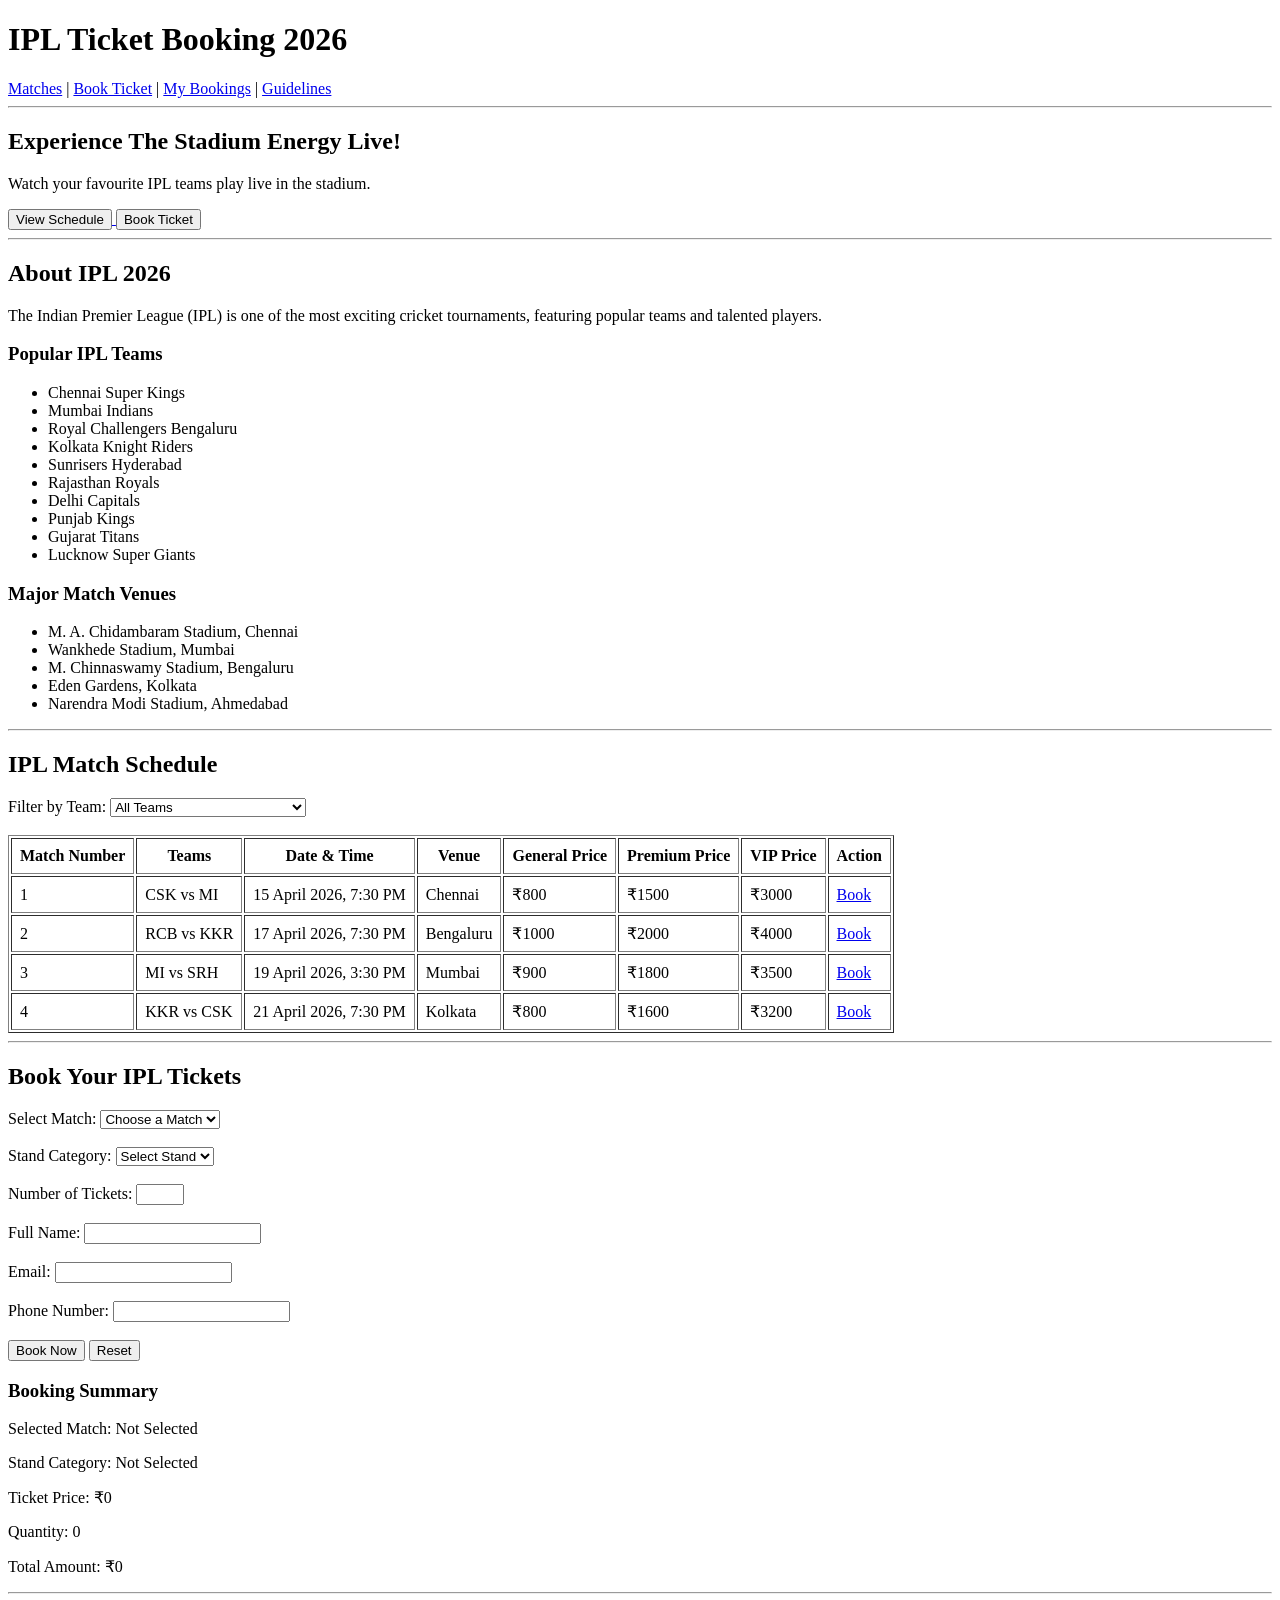
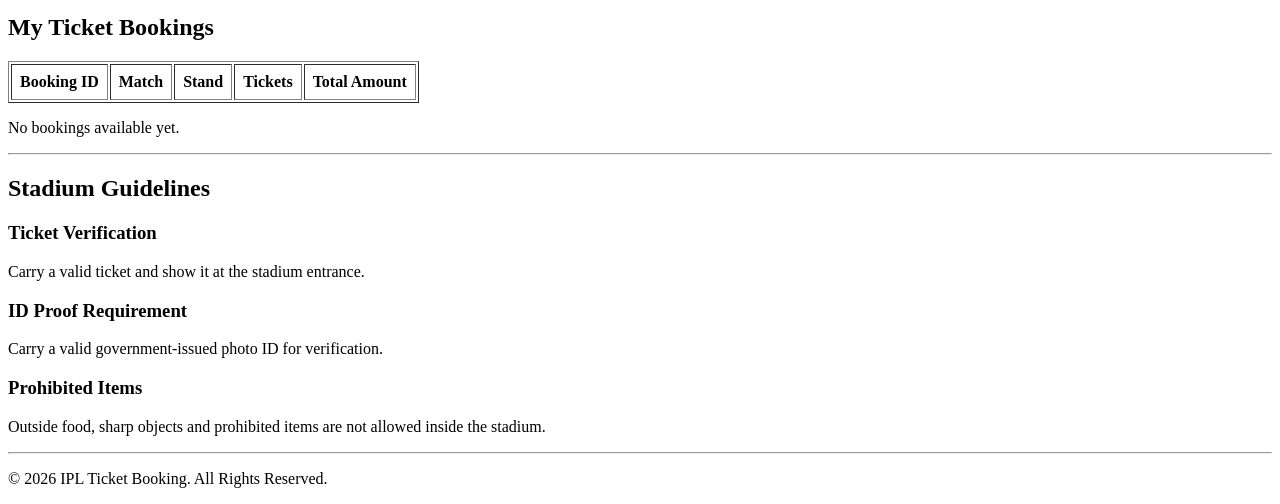
==== WebApp/index.html @ 2ad83af4 "Complete Activity 1 IPL Ticket Booking HTML" ====
<!DOCTYPE html>
<html lang="en">
<head>
    <meta charset="UTF-8">
    <meta name="viewport" content="width=device-width, initial-scale=1.0">
    <title>IPL Ticket Booking 2026</title>
</head>

<body>

    <!-- Navigation Bar -->
    <header>
        <h1>IPL Ticket Booking 2026</h1>

        <nav>
            <a href="#matches">Matches</a> |
            <a href="#booking">Book Ticket</a> |
            <a href="#my-bookings">My Bookings</a> |
            <a href="#guidelines">Guidelines</a>
        </nav>
    </header>

    <hr>

    <!-- Hero Section -->
    <section id="home">
        <h2>Experience The Stadium Energy Live!</h2>
        <p>Watch your favourite IPL teams play live in the stadium.</p>

        <a href="#matches">
            <button type="button">View Schedule</button>
        </a>

        <a href="#booking">
            <button type="button">Book Ticket</button>
        </a>
    </section>

    <hr>

    <!-- About IPL Section -->
    <section id="about">
        <h2>About IPL 2026</h2>

        <p>
            The Indian Premier League (IPL) is one of the most exciting
            cricket tournaments, featuring popular teams and talented players.
        </p>

        <h3>Popular IPL Teams</h3>
        <ul>
            <li>Chennai Super Kings</li>
            <li>Mumbai Indians</li>
            <li>Royal Challengers Bengaluru</li>
            <li>Kolkata Knight Riders</li>
            <li>Sunrisers Hyderabad</li>
            <li>Rajasthan Royals</li>
            <li>Delhi Capitals</li>
            <li>Punjab Kings</li>
            <li>Gujarat Titans</li>
            <li>Lucknow Super Giants</li>
        </ul>

        <h3>Major Match Venues</h3>
        <ul>
            <li>M. A. Chidambaram Stadium, Chennai</li>
            <li>Wankhede Stadium, Mumbai</li>
            <li>M. Chinnaswamy Stadium, Bengaluru</li>
            <li>Eden Gardens, Kolkata</li>
            <li>Narendra Modi Stadium, Ahmedabad</li>
        </ul>
    </section>

    <hr>

    <!-- Match Schedule Section -->
    <section id="matches">
        <h2>IPL Match Schedule</h2>

        <label for="team-filter">Filter by Team:</label>

        <select id="team-filter">
            <option value="">All Teams</option>
            <option>Chennai Super Kings</option>
            <option>Mumbai Indians</option>
            <option>Royal Challengers Bengaluru</option>
            <option>Kolkata Knight Riders</option>
            <option>Sunrisers Hyderabad</option>
        </select>

        <br><br>

        <table border="1" cellpadding="8">
            <thead>
                <tr>
                    <th>Match Number</th>
                    <th>Teams</th>
                    <th>Date & Time</th>
                    <th>Venue</th>
                    <th>General Price</th>
                    <th>Premium Price</th>
                    <th>VIP Price</th>
                    <th>Action</th>
                </tr>
            </thead>

            <tbody>
                <tr>
                    <td>1</td>
                    <td>CSK vs MI</td>
                    <td>15 April 2026, 7:30 PM</td>
                    <td>Chennai</td>
                    <td>₹800</td>
                    <td>₹1500</td>
                    <td>₹3000</td>
                    <td><a href="#booking">Book</a></td>
                </tr>

                <tr>
                    <td>2</td>
                    <td>RCB vs KKR</td>
                    <td>17 April 2026, 7:30 PM</td>
                    <td>Bengaluru</td>
                    <td>₹1000</td>
                    <td>₹2000</td>
                    <td>₹4000</td>
                    <td><a href="#booking">Book</a></td>
                </tr>

                <tr>
                    <td>3</td>
                    <td>MI vs SRH</td>
                    <td>19 April 2026, 3:30 PM</td>
                    <td>Mumbai</td>
                    <td>₹900</td>
                    <td>₹1800</td>
                    <td>₹3500</td>
                    <td><a href="#booking">Book</a></td>
                </tr>

                <tr>
                    <td>4</td>
                    <td>KKR vs CSK</td>
                    <td>21 April 2026, 7:30 PM</td>
                    <td>Kolkata</td>
                    <td>₹800</td>
                    <td>₹1600</td>
                    <td>₹3200</td>
                    <td><a href="#booking">Book</a></td>
                </tr>
            </tbody>
        </table>
    </section>

    <hr>

    <!-- Ticket Booking Section -->
    <section id="booking">
        <h2>Book Your IPL Tickets</h2>

        <form action="#" method="get">

            <label for="match">Select Match:</label>
            <select id="match" name="match" required>
                <option value="">Choose a Match</option>
                <option>CSK vs MI</option>
                <option>RCB vs KKR</option>
                <option>MI vs SRH</option>
                <option>KKR vs CSK</option>
            </select>

            <br><br>

            <label for="stand">Stand Category:</label>
            <select id="stand" name="stand" required>
                <option value="">Select Stand</option>
                <option>General</option>
                <option>Premium</option>
                <option>VIP</option>
            </select>

            <br><br>

            <label for="quantity">Number of Tickets:</label>
            <input type="number" id="quantity" name="quantity"
                   min="1" max="10" required>

            <br><br>

            <label for="name">Full Name:</label>
            <input type="text" id="name" name="name" required>

            <br><br>

            <label for="email">Email:</label>
            <input type="email" id="email" name="email" required>

            <br><br>

            <label for="phone">Phone Number:</label>
            <input type="tel" id="phone" name="phone" required>

            <br><br>

            <button type="submit">Book Now</button>
            <button type="reset">Reset</button>

        </form>

        <!-- Booking Summary Card -->
        <aside>
            <h3>Booking Summary</h3>
            <p>Selected Match: Not Selected</p>
            <p>Stand Category: Not Selected</p>
            <p>Ticket Price: ₹0</p>
            <p>Quantity: 0</p>
            <p>Total Amount: ₹0</p>
        </aside>
    </section>

    <hr>

    <!-- My Bookings Section -->
    <section id="my-bookings">
        <h2>My Ticket Bookings</h2>

        <table border="1" cellpadding="8">
            <thead>
                <tr>
                    <th>Booking ID</th>
                    <th>Match</th>
                    <th>Stand</th>
                    <th>Tickets</th>
                    <th>Total Amount</th>
                </tr>
            </thead>

            <tbody>
                <!-- Future booking records will appear here -->
            </tbody>
        </table>

        <p>No bookings available yet.</p>
    </section>

    <hr>

    <!-- Guidelines Section -->
    <section id="guidelines">
        <h2>Stadium Guidelines</h2>

        <article>
            <h3>Ticket Verification</h3>
            <p>Carry a valid ticket and show it at the stadium entrance.</p>
        </article>

        <article>
            <h3>ID Proof Requirement</h3>
            <p>Carry a valid government-issued photo ID for verification.</p>
        </article>

        <article>
            <h3>Prohibited Items</h3>
            <p>Outside food, sharp objects and prohibited items are not allowed inside the stadium.</p>
        </article>
    </section>

    <hr>

    <!-- Footer -->
    <footer>
        <p>&copy; 2026 IPL Ticket Booking. All Rights Reserved.</p>
    </footer>

</body>
</html>
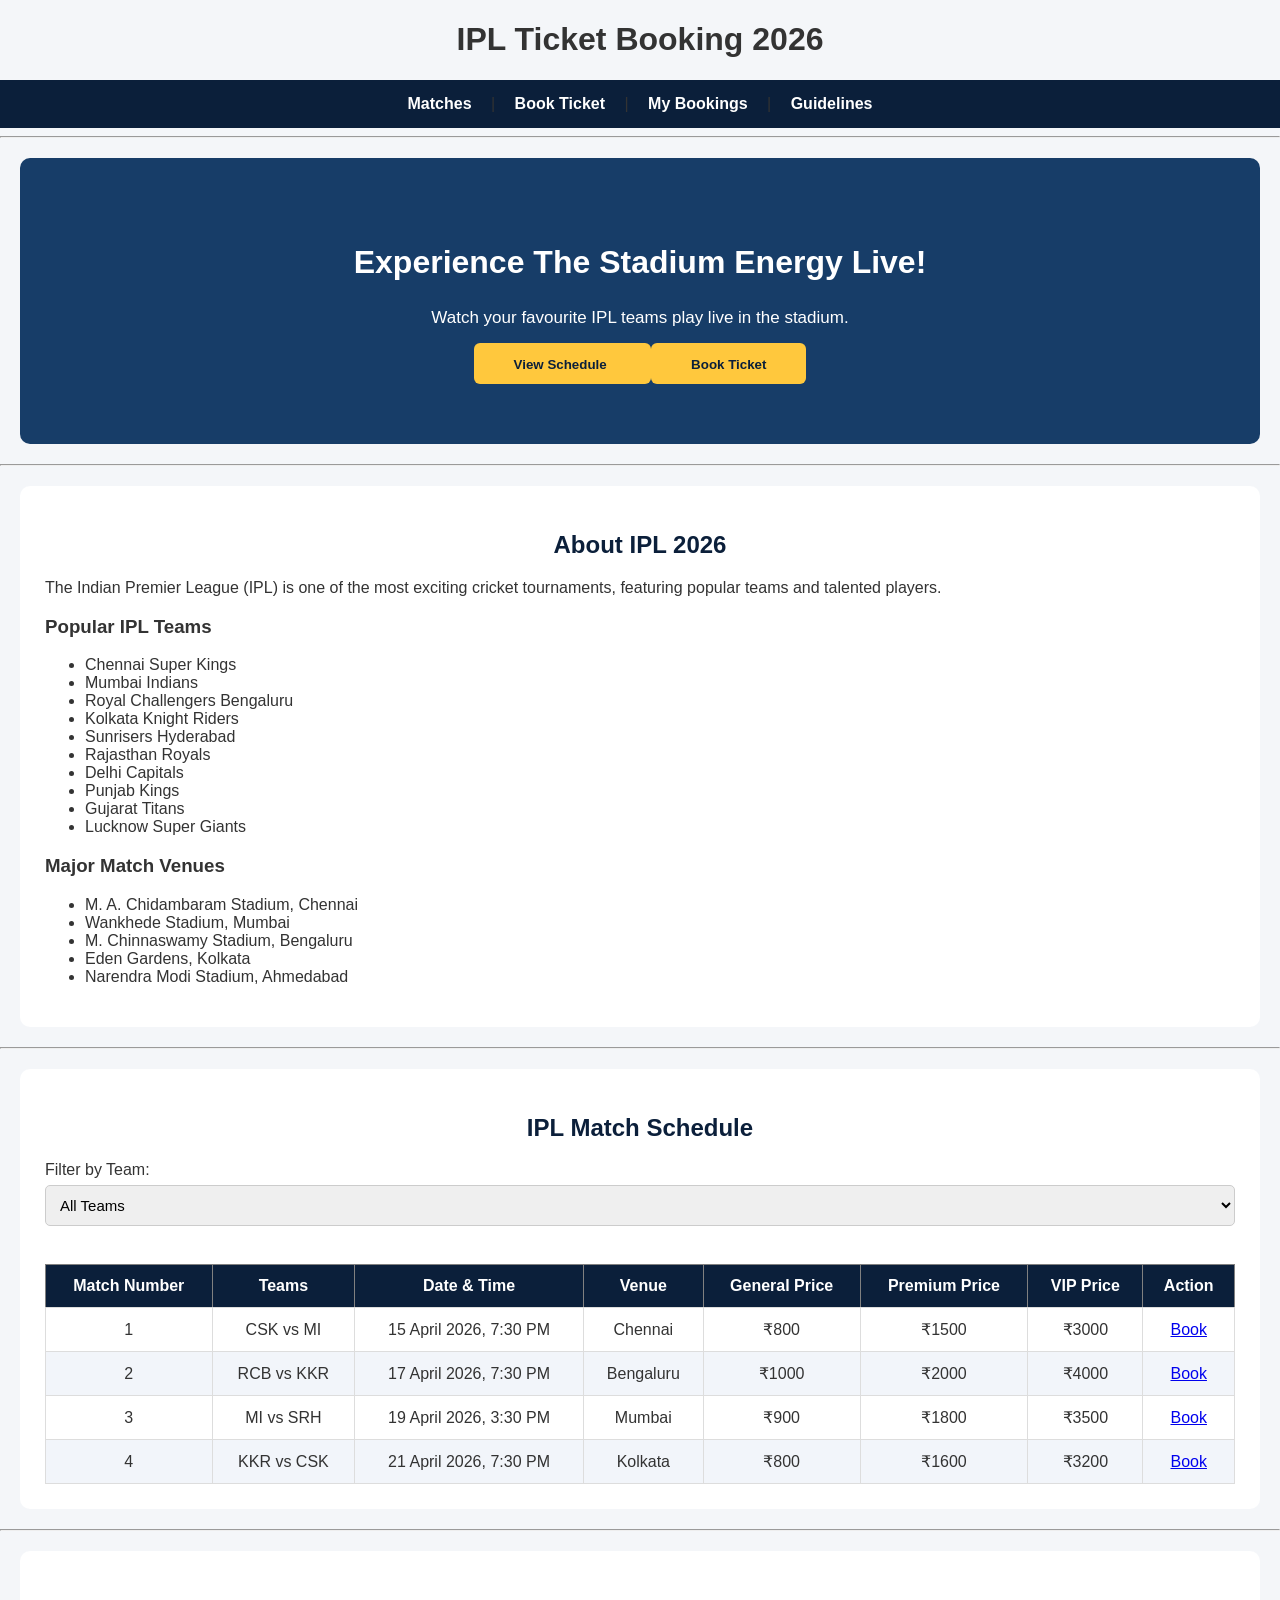
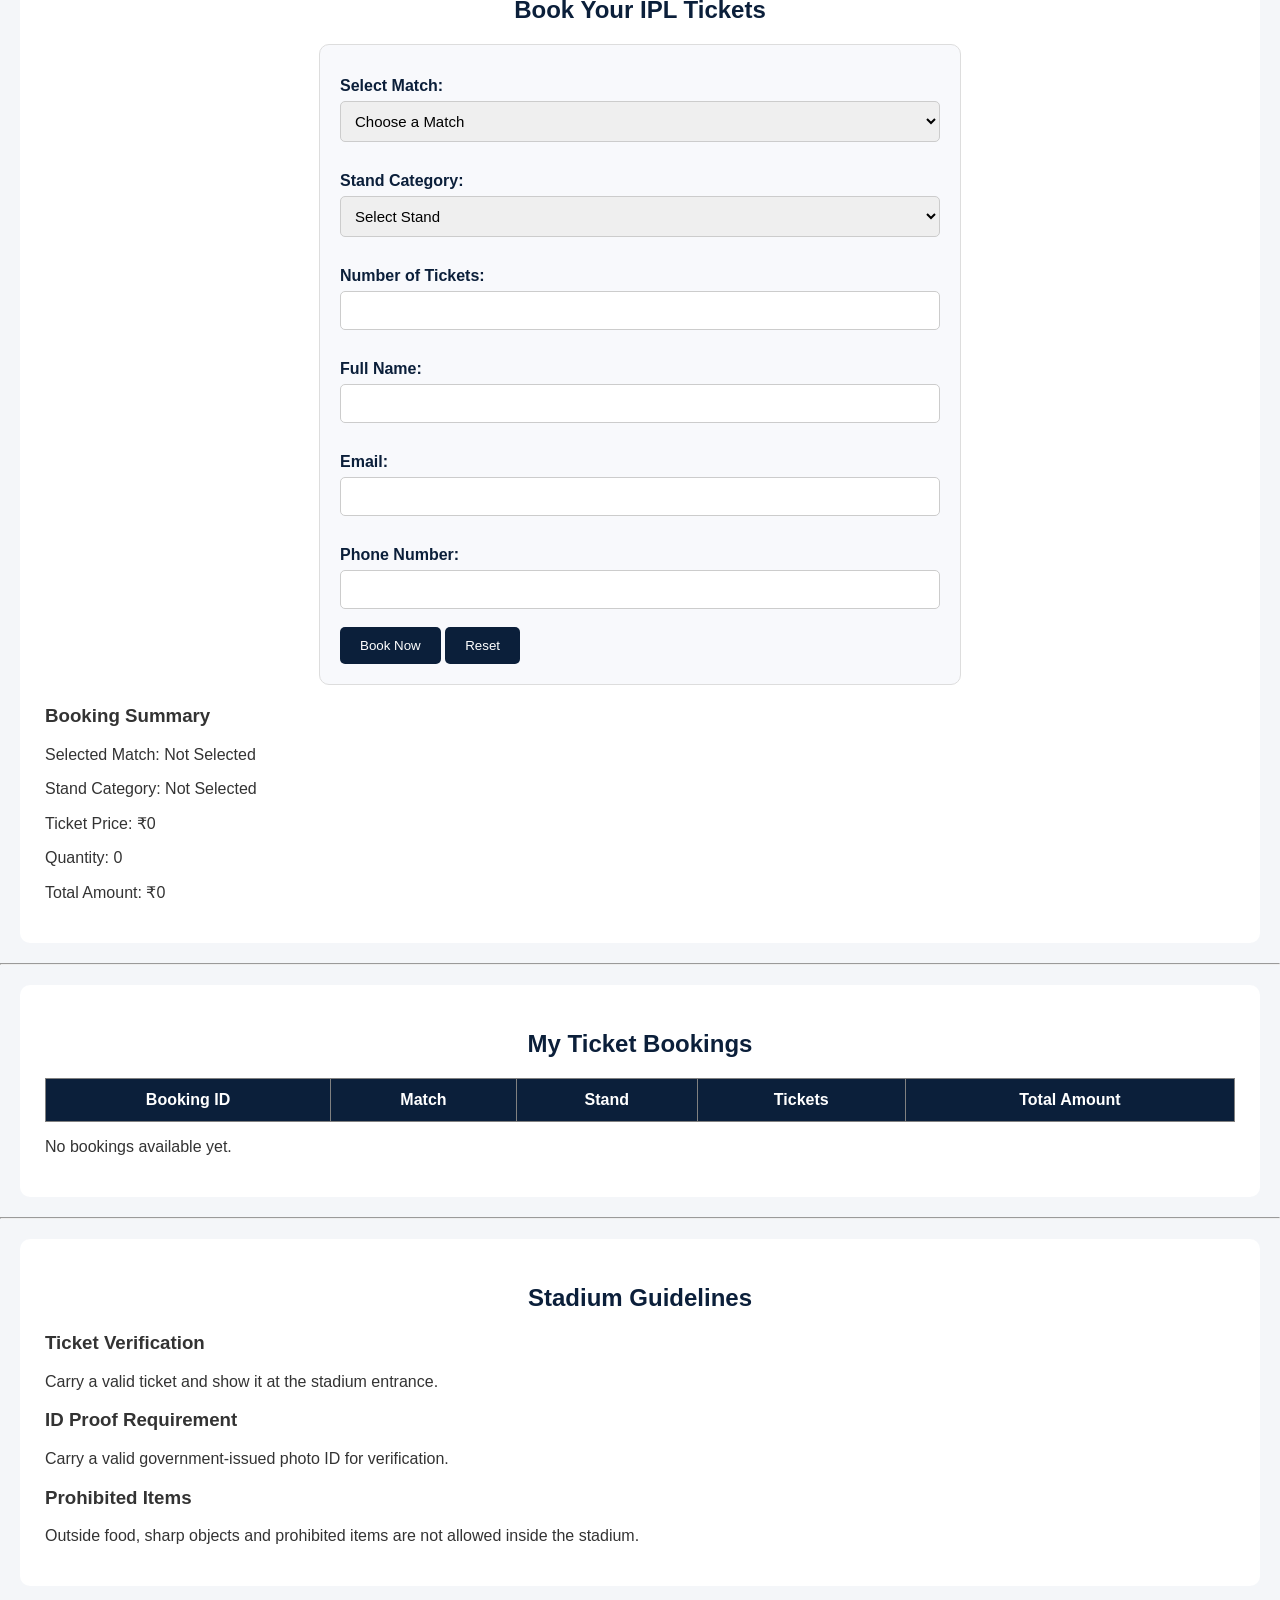
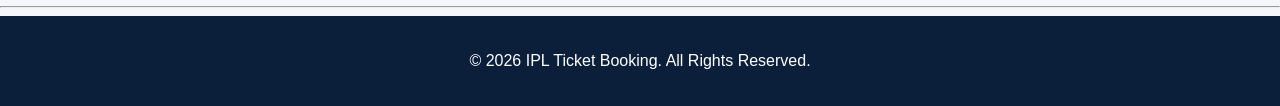
==== commit 296ea6e2: "Complete Activity 2 CSS Styling" ====
--- a/WebApp/index.html
+++ b/WebApp/index.html
@@ -5,6 +5,7 @@
     <meta charset="UTF-8">
     <meta name="viewport" content="width=device-width, initial-scale=1.0">
     <title>IPL Ticket Booking 2026</title>
+    <link rel="stylesheet" href="../CSS/styles.css">
 </head>
 
 <body>
--- a/CSS/styles.css
+++ b/CSS/styles.css
@@ -0,0 +1,237 @@
+
+/* 1. BASIC STYLING */
+
+body {
+    margin: 0;
+    font-family: Arial, sans-serif;
+    background-color: #f4f6f9;
+    color: #333;
+}
+
+/* 2. MAIN HEADING */
+
+h1 {
+    text-align: center;
+}
+
+/* 3. NAVIGATION BAR */
+
+nav {
+    background-color: #0b1f3a;
+    padding: 15px;
+    text-align: center;
+}
+
+nav a {
+    color: white;
+    text-decoration: none;
+    margin: 15px;
+    font-weight: bold;
+}
+
+nav a:hover {
+    color: #ffc83d;
+}
+
+/* 4. HERO SECTION */
+
+#home {
+    background-color: #173d68;
+    color: white;
+    text-align: center;
+    padding: 60px 20px;
+}
+
+#home h1,
+#home h2,
+#home h3 {
+    color: white;
+    font-size: 32px;
+}
+
+#home p {
+    font-size: 17px;
+}
+
+/* 5. HERO BUTTONS */
+
+#home button,
+#home a {
+    background-color: #ffc83d;
+    color: #0b1f3a;
+    padding: 12px 20px;
+    border: none;
+    border-radius: 6px;
+    text-decoration: none;
+    font-weight: bold;
+    cursor: pointer;
+}
+
+/* 6. GENERAL SECTIONS */
+
+section {
+    background-color: white;
+    margin: 20px;
+    padding: 25px;
+    border-radius: 10px;
+}
+
+section h2 {
+    color: #0b1f3a;
+    text-align: center;
+}
+
+/* 7. MATCH SCHEDULE TABLE */
+
+table {
+    width: 100%;
+    border-collapse: collapse;
+    margin-top: 20px;
+}
+
+th {
+    background-color: #0b1f3a;
+    color: white;
+    padding: 12px;
+}
+
+td {
+    padding: 12px;
+    text-align: center;
+    border: 1px solid #ddd;
+}
+
+tr:nth-child(even) {
+    background-color: #f2f5fa;
+}
+
+/* 8. BOOKING FORM */
+
+form {
+    max-width: 600px;
+    margin: 20px auto;
+    padding: 20px;
+    background-color: #f8f9fc;
+    border: 1px solid #ddd;
+    border-radius: 10px;
+}
+
+form label {
+    display: block;
+    margin-top: 12px;
+    font-weight: bold;
+    color: #0b1f3a;
+}
+
+/* 9. INPUT FIELDS */
+
+input,
+select,
+textarea {
+    width: 100%;
+    padding: 10px;
+    margin-top: 6px;
+    border: 1px solid #ccc;
+    border-radius: 5px;
+    font-size: 15px;
+    box-sizing: border-box;
+}
+
+/* 10. BUTTONS */
+
+button {
+    background-color: #0b1f3a;
+    color: white;
+    padding: 11px 20px;
+    border: none;
+    border-radius: 5px;
+    cursor: pointer;
+}
+
+button:hover {
+    background-color: #173d68;
+}
+
+/* 11. BOOKING SUMMARY */
+
+.booking-summary,
+#booking-summary {
+    max-width: 600px;
+    margin: 20px auto;
+    padding: 20px;
+    background-color: #fff8e5;
+    border: 1px solid #ffc83d;
+    border-radius: 8px;
+}
+
+/* 12. CARDS */
+
+.card,
+.guideline-card {
+    background-color: #f8f9fc;
+    padding: 20px;
+    margin: 15px 0;
+    border: 1px solid #ddd;
+    border-radius: 8px;
+}
+
+.card h3,
+.guideline-card h3 {
+    color: #0b1f3a;
+}
+
+/* 13. FOOTER */
+
+footer {
+    background-color: #0b1f3a;
+    color: white;
+    text-align: center;
+    padding: 20px;
+}
+
+/* 14. MOBILE RESPONSIVE DESIGN */
+
+@media screen and (max-width: 768px) {
+
+    nav {
+        padding: 12px 5px;
+    }
+
+    nav a {
+        display: inline-block;
+        margin: 6px;
+        font-size: 13px;
+    }
+
+    #home {
+        padding: 40px 15px;
+    }
+
+    #home h1,
+    #home h2,
+    #home h3 {
+        font-size: 24px;
+    }
+
+    #home p {
+        font-size: 14px;
+    }
+
+    section {
+        margin: 12px 8px;
+        padding: 18px 12px;
+    }
+
+    form {
+        padding: 15px;
+    }
+
+    table {
+        font-size: 12px;
+    }
+
+    th,
+    td {
+        padding: 8px 4px;
+    }
+}
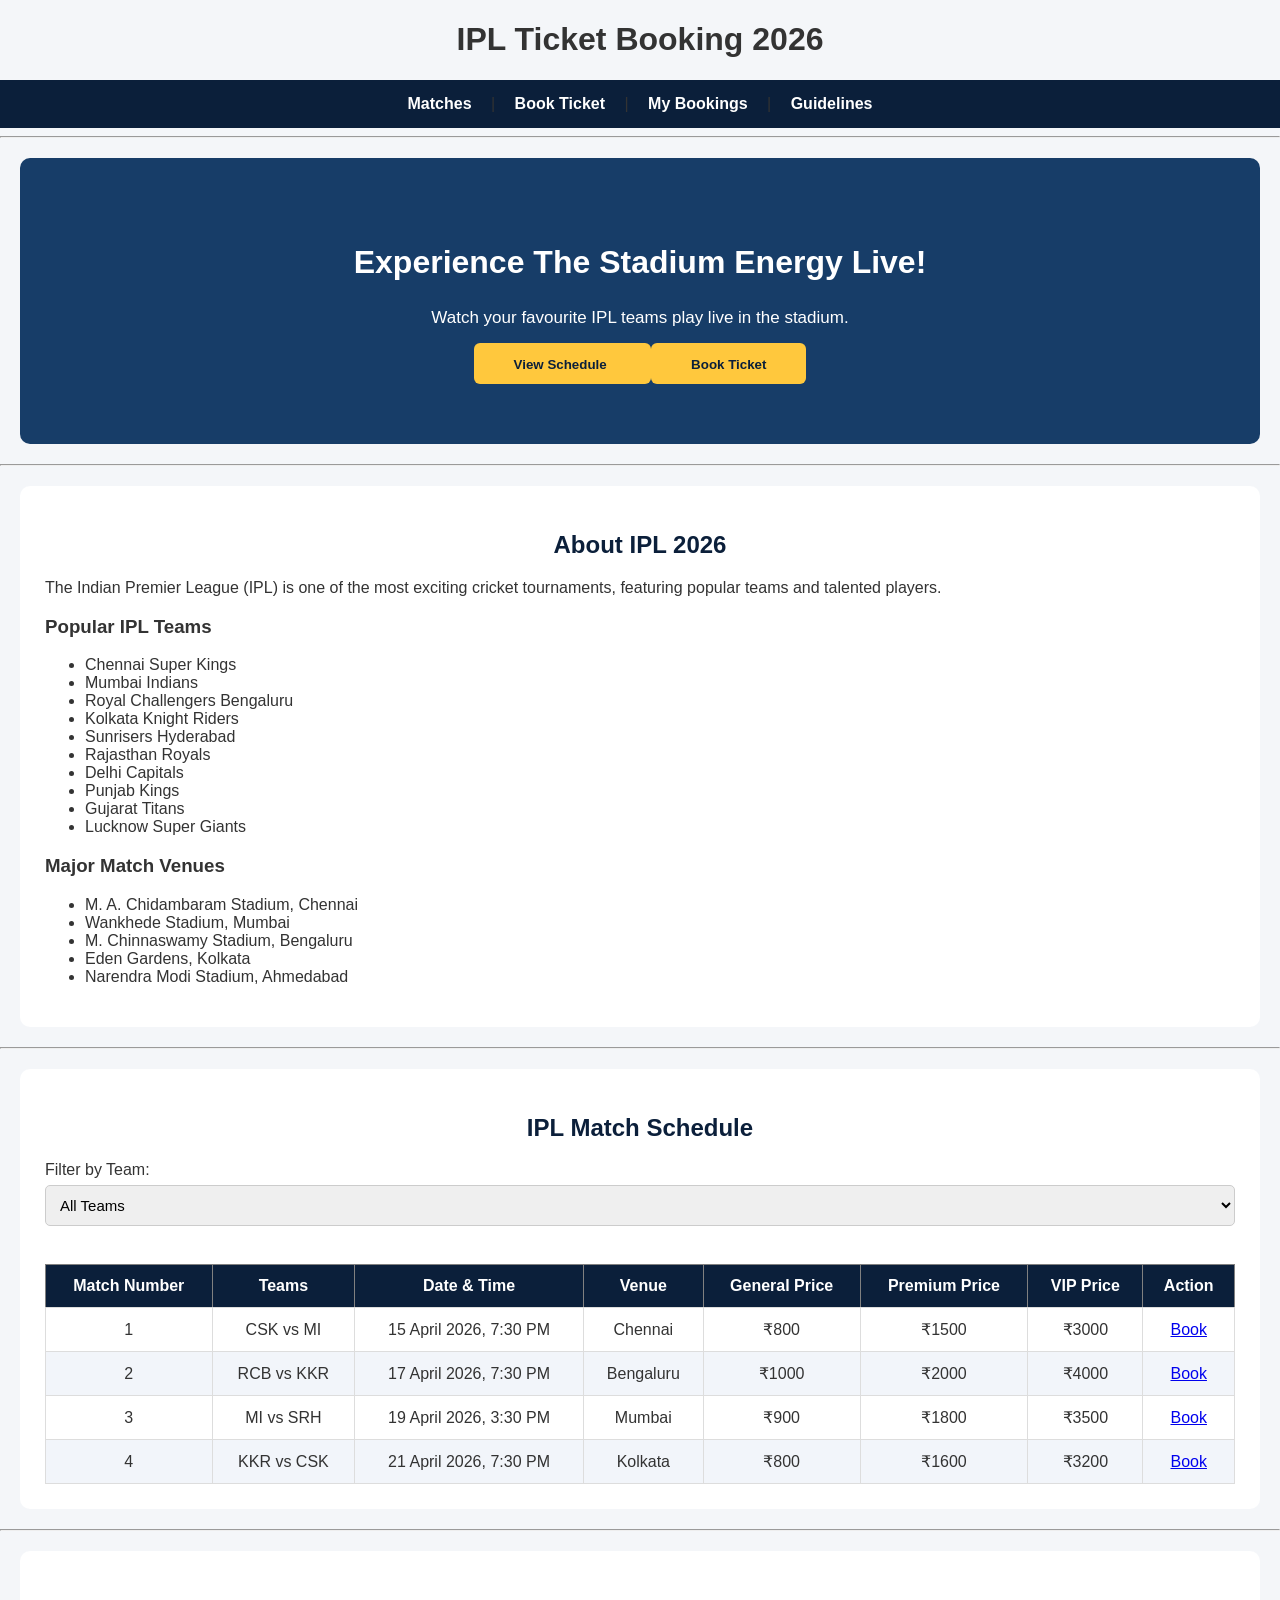
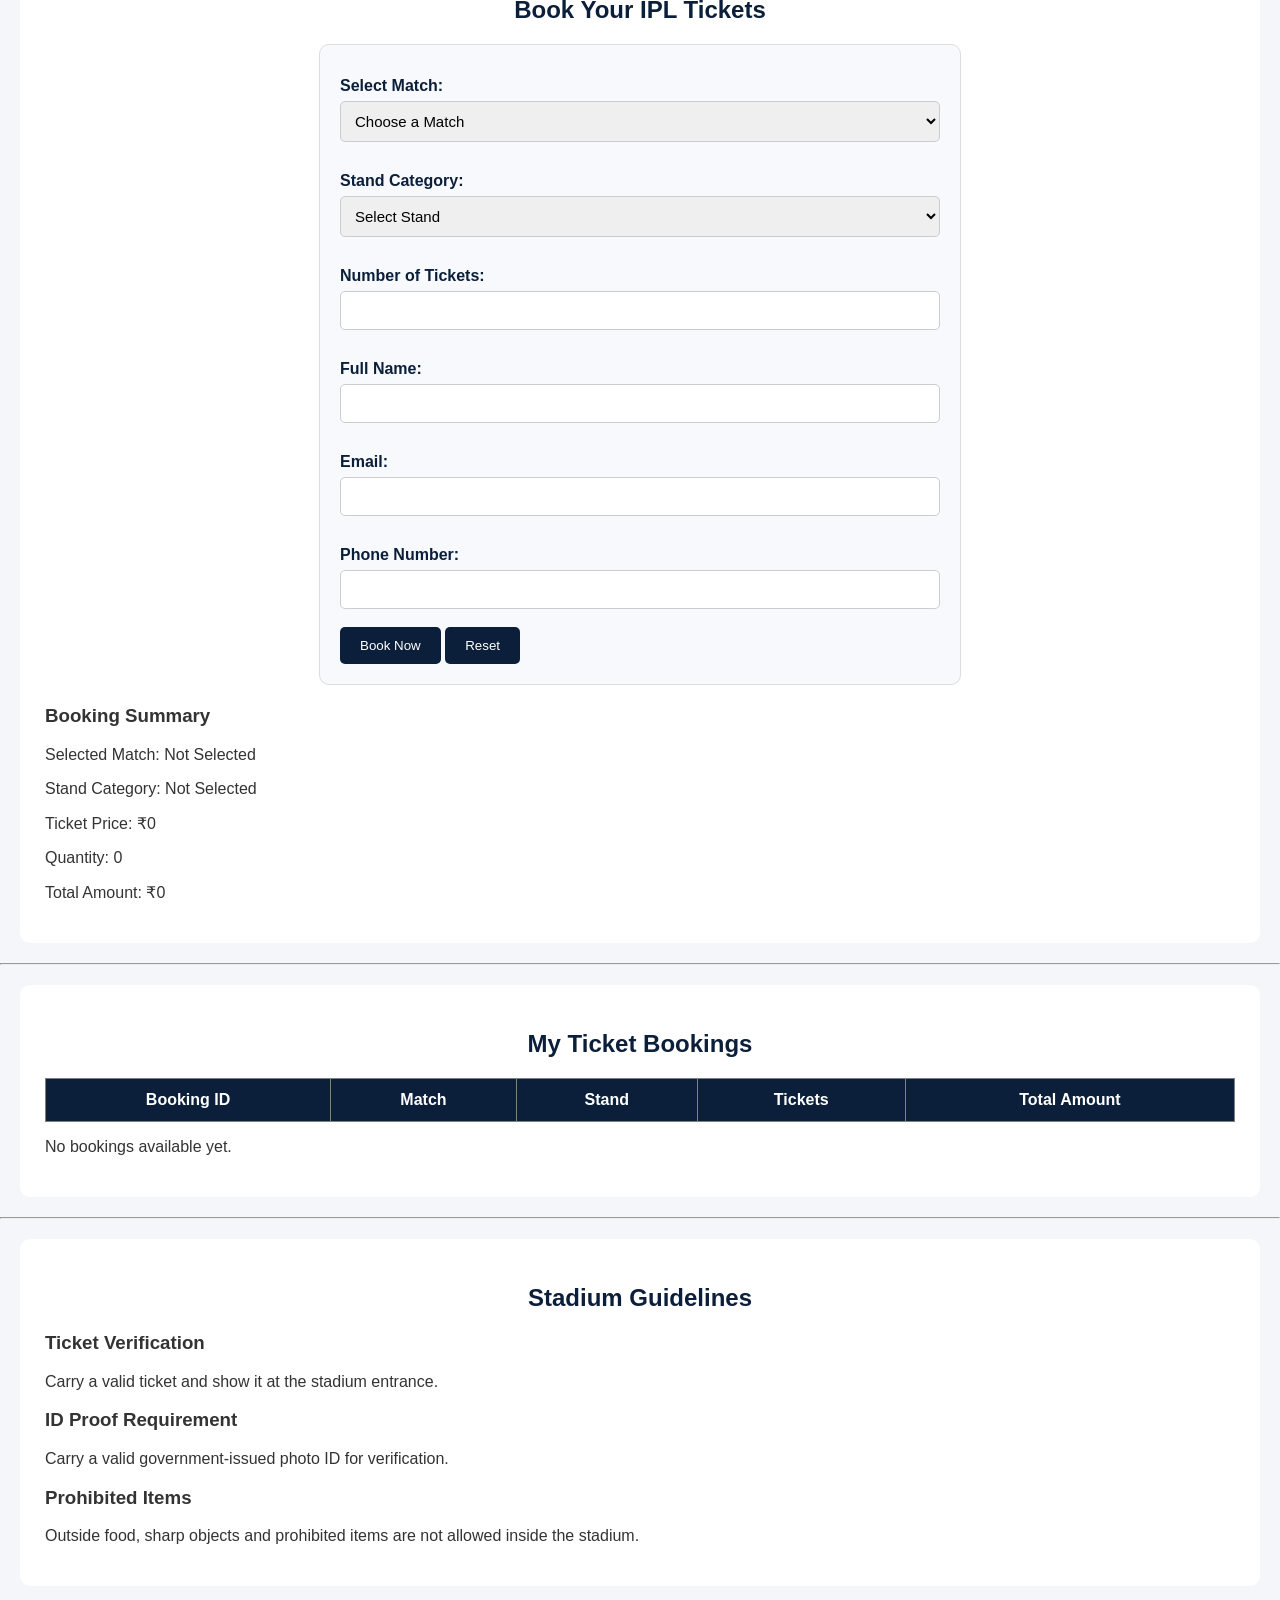
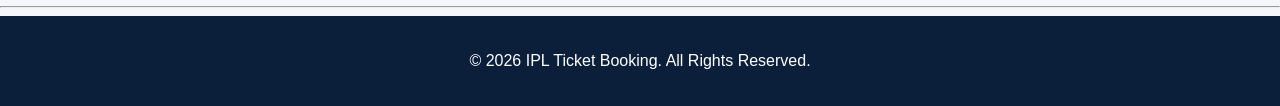
==== commit 960a3661: "Complete Activity 7 Live Booking Summary" ====
--- a/WebApp/index.html
+++ b/WebApp/index.html
@@ -1,6 +1,7 @@
 
 <!DOCTYPE html>
 <html lang="en">
+
 <head>
     <meta charset="UTF-8">
     <meta name="viewport" content="width=device-width, initial-scale=1.0">
@@ -16,7 +17,7 @@
 
         <nav>
             <a href="#matches">Matches</a> |
-            <a href="#booking">Book Ticket</a> |
+            <a href="booking.html">Book Ticket</a> |
             <a href="#my-bookings">My Bookings</a> |
             <a href="#guidelines">Guidelines</a>
         </nav>
@@ -50,6 +51,7 @@
         </p>
 
         <h3>Popular IPL Teams</h3>
+
         <ul>
             <li>Chennai Super Kings</li>
             <li>Mumbai Indians</li>
@@ -64,6 +66,7 @@
         </ul>
 
         <h3>Major Match Venues</h3>
+
         <ul>
             <li>M. A. Chidambaram Stadium, Chennai</li>
             <li>Wankhede Stadium, Mumbai</li>
@@ -163,6 +166,7 @@
         <form action="#" method="get">
 
             <label for="match">Select Match:</label>
+
             <select id="match" name="match" required>
                 <option value="">Choose a Match</option>
                 <option>CSK vs MI</option>
@@ -174,6 +178,7 @@
             <br><br>
 
             <label for="stand">Stand Category:</label>
+
             <select id="stand" name="stand" required>
                 <option value="">Select Stand</option>
                 <option>General</option>
@@ -184,22 +189,26 @@
             <br><br>
 
             <label for="quantity">Number of Tickets:</label>
+
             <input type="number" id="quantity" name="quantity"
-                   min="1" max="10" required>
+                min="1" max="10" required>
 
             <br><br>
 
             <label for="name">Full Name:</label>
+
             <input type="text" id="name" name="name" required>
 
             <br><br>
 
             <label for="email">Email:</label>
+
             <input type="email" id="email" name="email" required>
 
             <br><br>
 
             <label for="phone">Phone Number:</label>
+
             <input type="tel" id="phone" name="phone" required>
 
             <br><br>
@@ -212,11 +221,31 @@
         <!-- Booking Summary Card -->
         <aside>
             <h3>Booking Summary</h3>
-            <p>Selected Match: Not Selected</p>
-            <p>Stand Category: Not Selected</p>
-            <p>Ticket Price: ₹0</p>
-            <p>Quantity: 0</p>
-            <p>Total Amount: ₹0</p>
+
+            <p>
+                Selected Match:
+                <span id="summary-match">Not Selected</span>
+            </p>
+
+            <p>
+                Stand Category:
+                <span id="summary-stand">Not Selected</span>
+            </p>
+
+            <p>
+                Ticket Price:
+                <span id="summary-price">₹0</span>
+            </p>
+
+            <p>
+                Quantity:
+                <span id="summary-quantity">0</span>
+            </p>
+
+            <p>
+                Total Amount:
+                <span id="summary-total">₹0</span>
+            </p>
         </aside>
     </section>
 
@@ -263,7 +292,10 @@
 
         <article>
             <h3>Prohibited Items</h3>
-            <p>Outside food, sharp objects and prohibited items are not allowed inside the stadium.</p>
+            <p>
+                Outside food, sharp objects and prohibited items are
+                not allowed inside the stadium.
+            </p>
         </article>
     </section>
 
@@ -274,5 +306,8 @@
         <p>&copy; 2026 IPL Ticket Booking. All Rights Reserved.</p>
     </footer>
 
+    <!-- JavaScript File -->
+    <script src="../JS/app.js"></script>
+
 </body>
 </html>
--- a/CSS/styles.css
+++ b/CSS/styles.css
@@ -235,3 +235,20 @@
         padding: 8px 4px;
     }
 }
+
+/* Toast Notification */
+#toast {
+    display: none;
+    position: fixed;
+    bottom: 30px;
+    left: 50%;
+    transform: translateX(-50%);
+    background-color: #0b1f3a;
+    color: white;
+    padding: 14px 22px;
+    border-radius: 8px;
+    border: 1px solid #d4af37;
+    z-index: 1000;
+    font-size: 15px;
+    box-shadow: 0 4px 12px rgba(0, 0, 0, 0.3);
+}
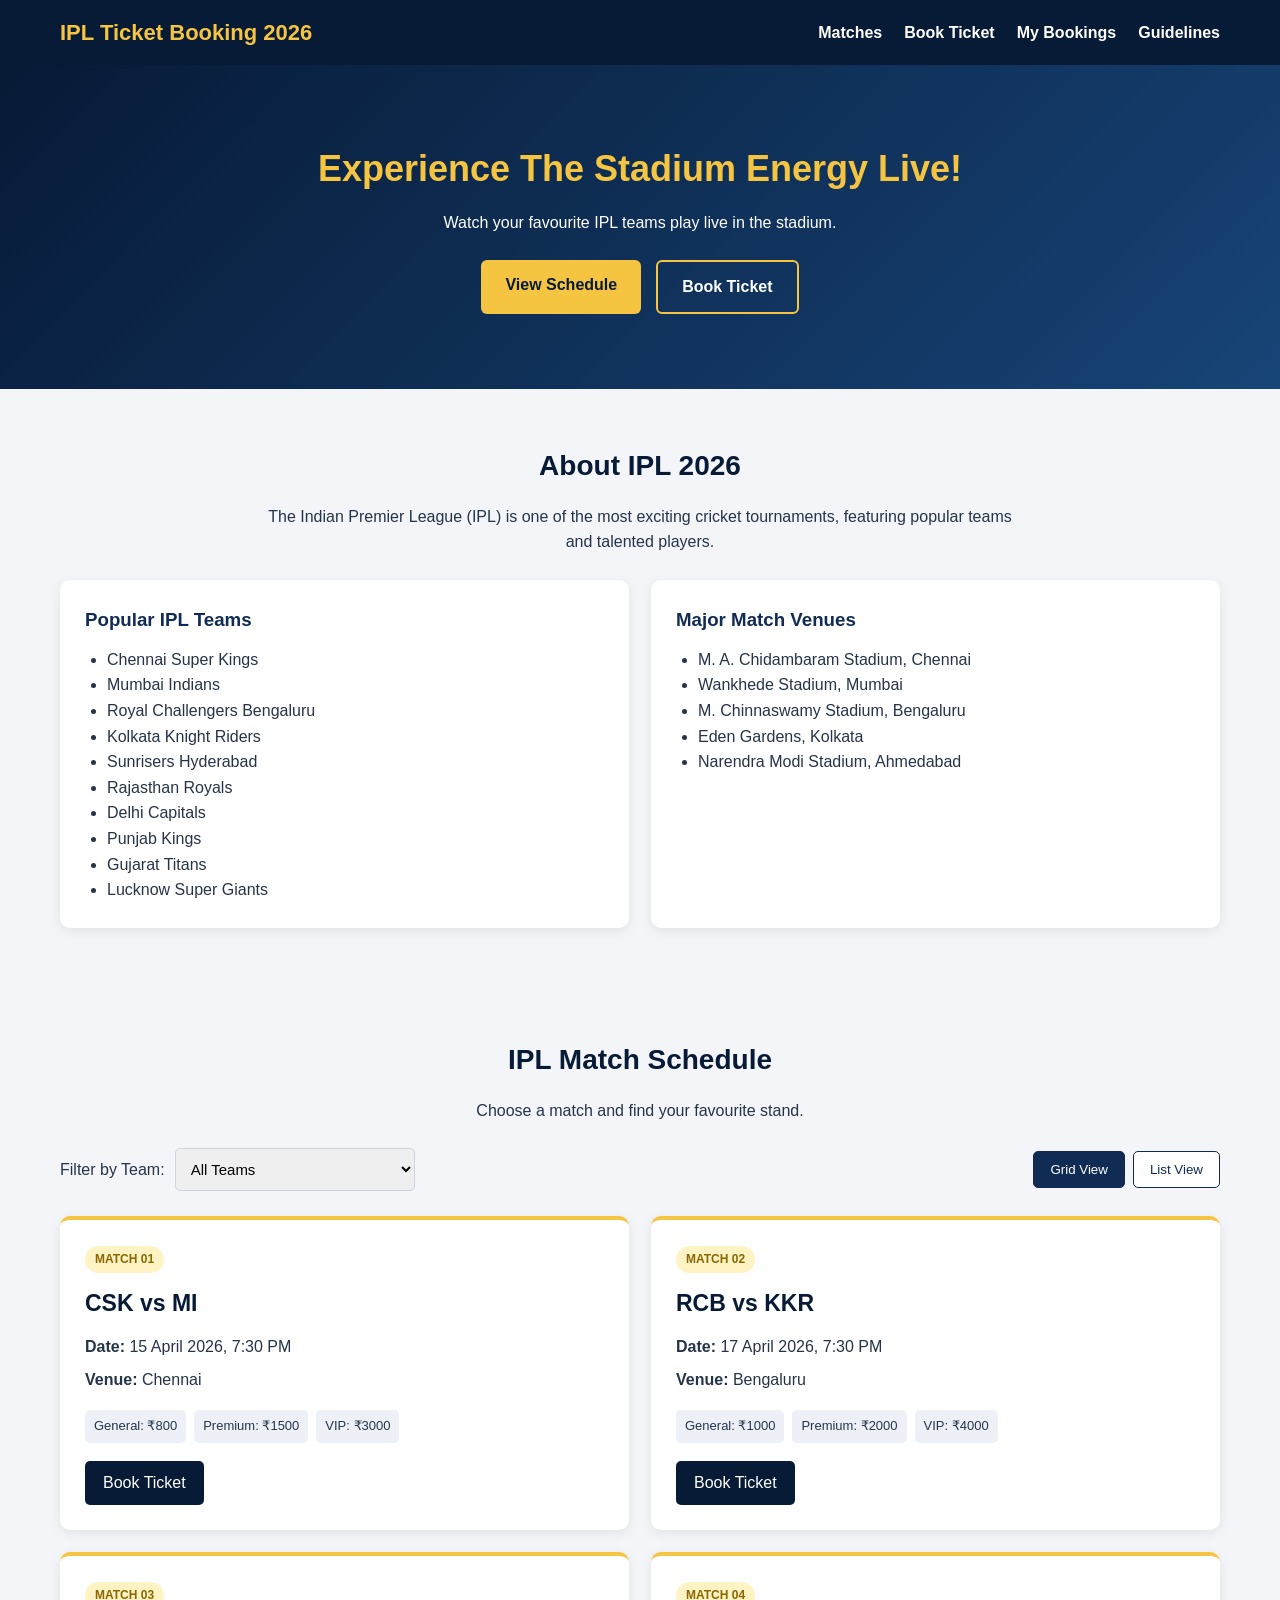
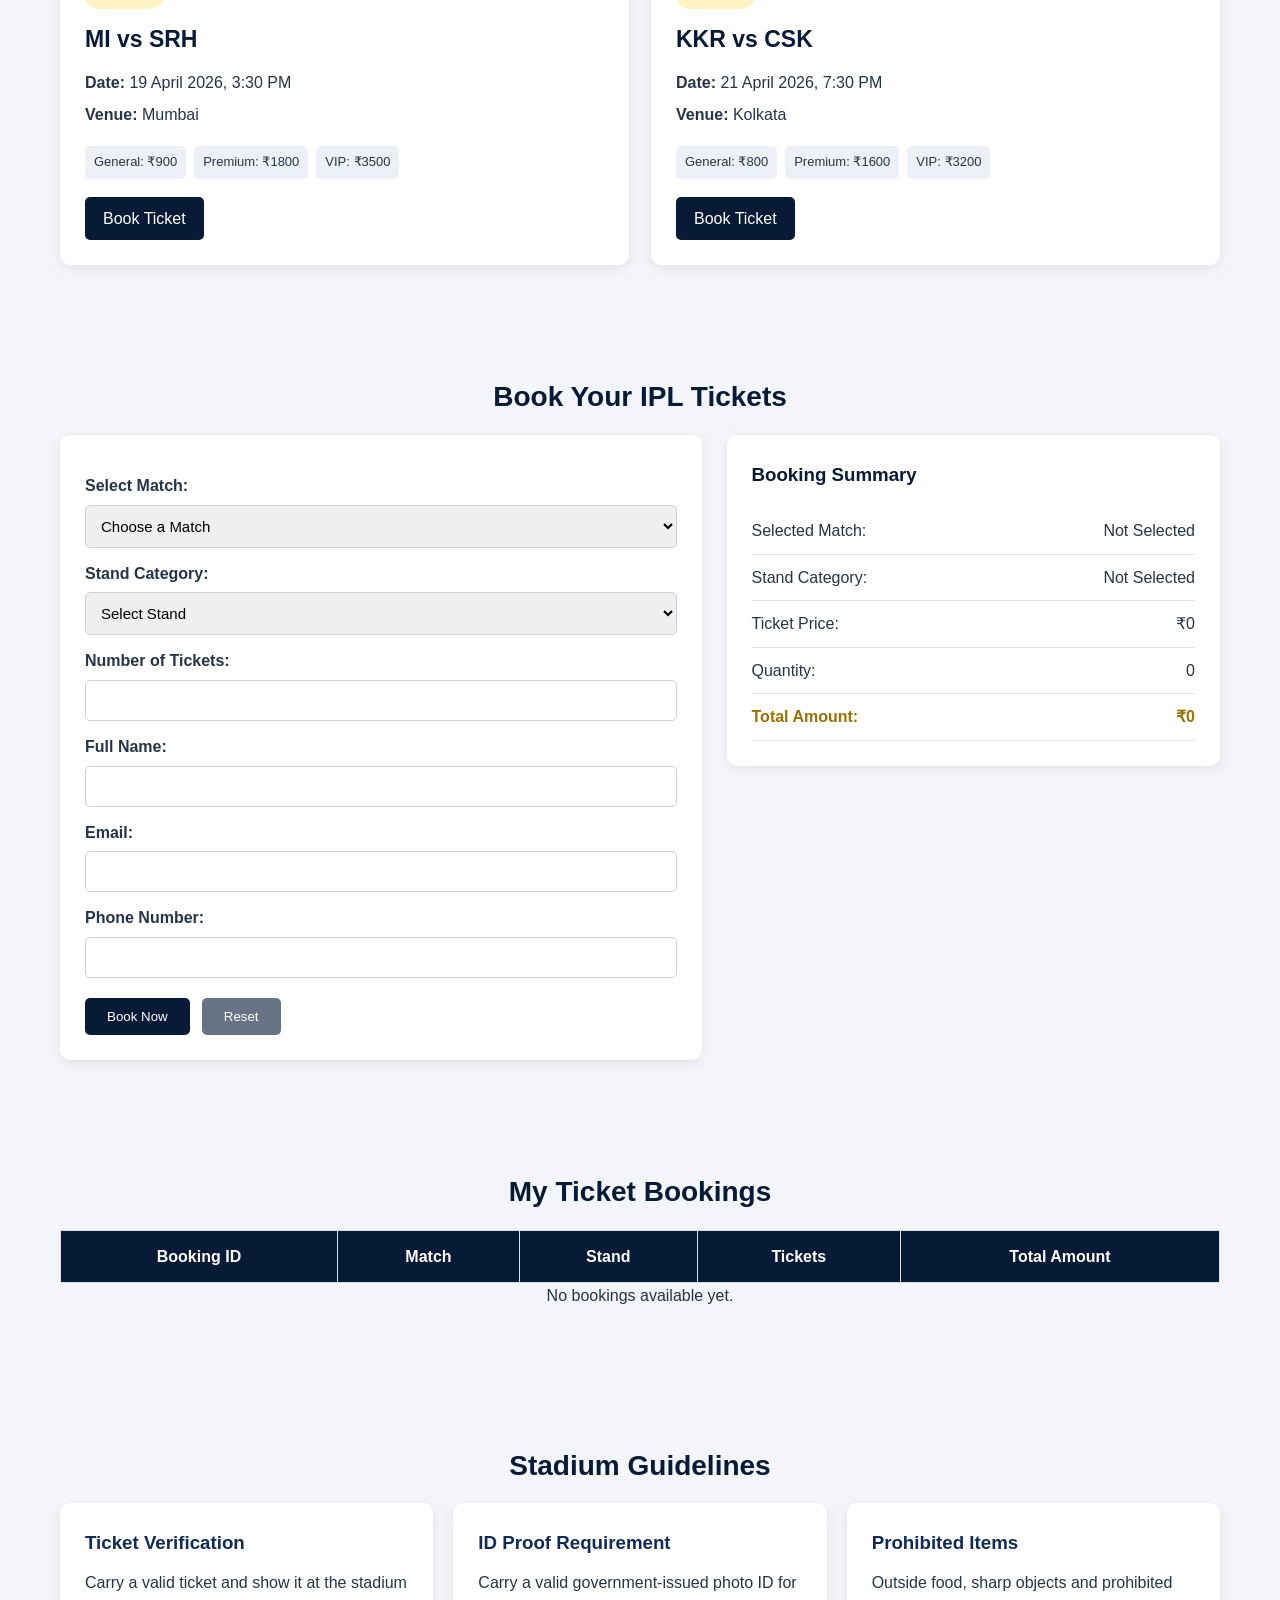
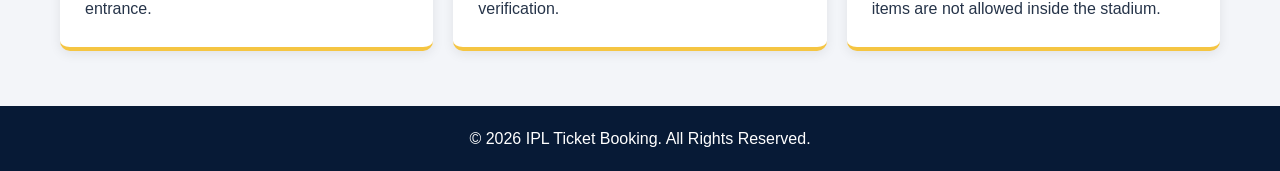
==== commit 4b3f06db: "Complete Activity 8 Responsive Layout" ====
--- a/WebApp/index.html
+++ b/WebApp/index.html
@@ -1,4 +1,3 @@
-
 <!DOCTYPE html>
 <html lang="en">
 
@@ -12,302 +11,374 @@
 <body>
 
     <!-- Navigation Bar -->
-    <header>
-        <h1>IPL Ticket Booking 2026</h1>
-
-        <nav>
-            <a href="#matches">Matches</a> |
-            <a href="booking.html">Book Ticket</a> |
-            <a href="#my-bookings">My Bookings</a> |
-            <a href="#guidelines">Guidelines</a>
-        </nav>
+    <header class="site-header">
+        <div class="nav-container">
+
+            <h1 class="site-logo">IPL Ticket Booking 2026</h1>
+
+            <button class="menu-toggle" id="menu-toggle"
+                type="button" aria-label="Open navigation"
+                aria-expanded="false">
+                <span></span>
+                <span></span>
+                <span></span>
+            </button>
+
+            <nav id="main-nav" class="main-nav">
+                <a href="#matches">Matches</a>
+                <a href="booking.html">Book Ticket</a>
+                <a href="#my-bookings">My Bookings</a>
+                <a href="#guidelines">Guidelines</a>
+            </nav>
+
+        </div>
     </header>
 
-    <hr>
-
-    <!-- Hero Section -->
-    <section id="home">
-        <h2>Experience The Stadium Energy Live!</h2>
-        <p>Watch your favourite IPL teams play live in the stadium.</p>
-
-        <a href="#matches">
-            <button type="button">View Schedule</button>
-        </a>
-
-        <a href="#booking">
-            <button type="button">Book Ticket</button>
-        </a>
-    </section>
-
-    <hr>
-
-    <!-- About IPL Section -->
-    <section id="about">
-        <h2>About IPL 2026</h2>
-
-        <p>
-            The Indian Premier League (IPL) is one of the most exciting
-            cricket tournaments, featuring popular teams and talented players.
-        </p>
-
-        <h3>Popular IPL Teams</h3>
-
-        <ul>
-            <li>Chennai Super Kings</li>
-            <li>Mumbai Indians</li>
-            <li>Royal Challengers Bengaluru</li>
-            <li>Kolkata Knight Riders</li>
-            <li>Sunrisers Hyderabad</li>
-            <li>Rajasthan Royals</li>
-            <li>Delhi Capitals</li>
-            <li>Punjab Kings</li>
-            <li>Gujarat Titans</li>
-            <li>Lucknow Super Giants</li>
-        </ul>
-
-        <h3>Major Match Venues</h3>
-
-        <ul>
-            <li>M. A. Chidambaram Stadium, Chennai</li>
-            <li>Wankhede Stadium, Mumbai</li>
-            <li>M. Chinnaswamy Stadium, Bengaluru</li>
-            <li>Eden Gardens, Kolkata</li>
-            <li>Narendra Modi Stadium, Ahmedabad</li>
-        </ul>
-    </section>
-
-    <hr>
-
-    <!-- Match Schedule Section -->
-    <section id="matches">
-        <h2>IPL Match Schedule</h2>
-
-        <label for="team-filter">Filter by Team:</label>
-
-        <select id="team-filter">
-            <option value="">All Teams</option>
-            <option>Chennai Super Kings</option>
-            <option>Mumbai Indians</option>
-            <option>Royal Challengers Bengaluru</option>
-            <option>Kolkata Knight Riders</option>
-            <option>Sunrisers Hyderabad</option>
-        </select>
-
-        <br><br>
-
-        <table border="1" cellpadding="8">
-            <thead>
-                <tr>
-                    <th>Match Number</th>
-                    <th>Teams</th>
-                    <th>Date & Time</th>
-                    <th>Venue</th>
-                    <th>General Price</th>
-                    <th>Premium Price</th>
-                    <th>VIP Price</th>
-                    <th>Action</th>
-                </tr>
-            </thead>
-
-            <tbody>
-                <tr>
-                    <td>1</td>
-                    <td>CSK vs MI</td>
-                    <td>15 April 2026, 7:30 PM</td>
-                    <td>Chennai</td>
-                    <td>₹800</td>
-                    <td>₹1500</td>
-                    <td>₹3000</td>
-                    <td><a href="#booking">Book</a></td>
-                </tr>
-
-                <tr>
-                    <td>2</td>
-                    <td>RCB vs KKR</td>
-                    <td>17 April 2026, 7:30 PM</td>
-                    <td>Bengaluru</td>
-                    <td>₹1000</td>
-                    <td>₹2000</td>
-                    <td>₹4000</td>
-                    <td><a href="#booking">Book</a></td>
-                </tr>
-
-                <tr>
-                    <td>3</td>
-                    <td>MI vs SRH</td>
-                    <td>19 April 2026, 3:30 PM</td>
-                    <td>Mumbai</td>
-                    <td>₹900</td>
-                    <td>₹1800</td>
-                    <td>₹3500</td>
-                    <td><a href="#booking">Book</a></td>
-                </tr>
-
-                <tr>
-                    <td>4</td>
-                    <td>KKR vs CSK</td>
-                    <td>21 April 2026, 7:30 PM</td>
-                    <td>Kolkata</td>
-                    <td>₹800</td>
-                    <td>₹1600</td>
-                    <td>₹3200</td>
-                    <td><a href="#booking">Book</a></td>
-                </tr>
-            </tbody>
-        </table>
-    </section>
-
-    <hr>
-
-    <!-- Ticket Booking Section -->
-    <section id="booking">
-        <h2>Book Your IPL Tickets</h2>
-
-        <form action="#" method="get">
-
-            <label for="match">Select Match:</label>
-
-            <select id="match" name="match" required>
-                <option value="">Choose a Match</option>
-                <option>CSK vs MI</option>
-                <option>RCB vs KKR</option>
-                <option>MI vs SRH</option>
-                <option>KKR vs CSK</option>
-            </select>
-
-            <br><br>
-
-            <label for="stand">Stand Category:</label>
-
-            <select id="stand" name="stand" required>
-                <option value="">Select Stand</option>
-                <option>General</option>
-                <option>Premium</option>
-                <option>VIP</option>
-            </select>
-
-            <br><br>
-
-            <label for="quantity">Number of Tickets:</label>
-
-            <input type="number" id="quantity" name="quantity"
-                min="1" max="10" required>
-
-            <br><br>
-
-            <label for="name">Full Name:</label>
-
-            <input type="text" id="name" name="name" required>
-
-            <br><br>
-
-            <label for="email">Email:</label>
-
-            <input type="email" id="email" name="email" required>
-
-            <br><br>
-
-            <label for="phone">Phone Number:</label>
-
-            <input type="tel" id="phone" name="phone" required>
-
-            <br><br>
-
-            <button type="submit">Book Now</button>
-            <button type="reset">Reset</button>
-
-        </form>
-
-        <!-- Booking Summary Card -->
-        <aside>
-            <h3>Booking Summary</h3>
-
-            <p>
-                Selected Match:
-                <span id="summary-match">Not Selected</span>
+    <main>
+
+        <!-- Hero Section -->
+        <section id="home" class="hero">
+            <h2>Experience The Stadium Energy Live!</h2>
+            <p>Watch your favourite IPL teams play live in the stadium.</p>
+
+            <div class="hero-buttons">
+                <a class="primary-button" href="#matches">
+                    View Schedule
+                </a>
+
+                <a class="secondary-button" href="#booking">
+                    Book Ticket
+                </a>
+            </div>
+        </section>
+
+        <!-- About IPL Section -->
+        <section id="about" class="content-section">
+            <h2>About IPL 2026</h2>
+
+            <p class="section-intro">
+                The Indian Premier League (IPL) is one of the most exciting
+                cricket tournaments, featuring popular teams and talented players.
             </p>
 
-            <p>
-                Stand Category:
-                <span id="summary-stand">Not Selected</span>
+            <div class="about-grid">
+
+                <div class="info-card">
+                    <h3>Popular IPL Teams</h3>
+
+                    <ul>
+                        <li>Chennai Super Kings</li>
+                        <li>Mumbai Indians</li>
+                        <li>Royal Challengers Bengaluru</li>
+                        <li>Kolkata Knight Riders</li>
+                        <li>Sunrisers Hyderabad</li>
+                        <li>Rajasthan Royals</li>
+                        <li>Delhi Capitals</li>
+                        <li>Punjab Kings</li>
+                        <li>Gujarat Titans</li>
+                        <li>Lucknow Super Giants</li>
+                    </ul>
+                </div>
+
+                <div class="info-card">
+                    <h3>Major Match Venues</h3>
+
+                    <ul>
+                        <li>M. A. Chidambaram Stadium, Chennai</li>
+                        <li>Wankhede Stadium, Mumbai</li>
+                        <li>M. Chinnaswamy Stadium, Bengaluru</li>
+                        <li>Eden Gardens, Kolkata</li>
+                        <li>Narendra Modi Stadium, Ahmedabad</li>
+                    </ul>
+                </div>
+
+            </div>
+        </section>
+
+        <!-- Match Schedule Section -->
+        <section id="matches" class="content-section">
+            <h2>IPL Match Schedule</h2>
+
+            <p class="section-intro">
+                Choose a match and find your favourite stand.
             </p>
 
-            <p>
-                Ticket Price:
-                <span id="summary-price">₹0</span>
+            <div class="match-tools">
+
+                <div class="filter-control">
+                    <label for="team-filter">Filter by Team:</label>
+
+                    <select id="team-filter">
+                        <option value="">All Teams</option>
+                        <option value="Chennai Super Kings">Chennai Super Kings</option>
+                        <option value="Mumbai Indians">Mumbai Indians</option>
+                        <option value="Royal Challengers Bengaluru">Royal Challengers Bengaluru</option>
+                        <option value="Kolkata Knight Riders">Kolkata Knight Riders</option>
+                        <option value="Sunrisers Hyderabad">Sunrisers Hyderabad</option>
+                    </select>
+                </div>
+
+                <div class="view-controls">
+                    <button type="button" id="grid-view"
+                        class="view-button active">
+                        Grid View
+                    </button>
+
+                    <button type="button" id="list-view"
+                        class="view-button">
+                        List View
+                    </button>
+                </div>
+
+            </div>
+
+            <!-- Match Cards -->
+            <div id="match-list" class="match-grid">
+
+                <article class="match-card"
+                    data-teams="Chennai Super Kings,Mumbai Indians">
+
+                    <span class="match-number">MATCH 01</span>
+                    <h3>CSK vs MI</h3>
+
+                    <p><strong>Date:</strong> 15 April 2026, 7:30 PM</p>
+                    <p><strong>Venue:</strong> Chennai</p>
+
+                    <div class="price-list">
+                        <span>General: ₹800</span>
+                        <span>Premium: ₹1500</span>
+                        <span>VIP: ₹3000</span>
+                    </div>
+
+                    <a class="card-book-link" href="#booking">
+                        Book Ticket
+                    </a>
+
+                </article>
+
+                <article class="match-card"
+                    data-teams="Royal Challengers Bengaluru,Kolkata Knight Riders">
+
+                    <span class="match-number">MATCH 02</span>
+                    <h3>RCB vs KKR</h3>
+
+                    <p><strong>Date:</strong> 17 April 2026, 7:30 PM</p>
+                    <p><strong>Venue:</strong> Bengaluru</p>
+
+                    <div class="price-list">
+                        <span>General: ₹1000</span>
+                        <span>Premium: ₹2000</span>
+                        <span>VIP: ₹4000</span>
+                    </div>
+
+                    <a class="card-book-link" href="#booking">
+                        Book Ticket
+                    </a>
+
+                </article>
+
+                <article class="match-card"
+                    data-teams="Mumbai Indians,Sunrisers Hyderabad">
+
+                    <span class="match-number">MATCH 03</span>
+                    <h3>MI vs SRH</h3>
+
+                    <p><strong>Date:</strong> 19 April 2026, 3:30 PM</p>
+                    <p><strong>Venue:</strong> Mumbai</p>
+
+                    <div class="price-list">
+                        <span>General: ₹900</span>
+                        <span>Premium: ₹1800</span>
+                        <span>VIP: ₹3500</span>
+                    </div>
+
+                    <a class="card-book-link" href="#booking">
+                        Book Ticket
+                    </a>
+
+                </article>
+
+                <article class="match-card"
+                    data-teams="Kolkata Knight Riders,Chennai Super Kings">
+
+                    <span class="match-number">MATCH 04</span>
+                    <h3>KKR vs CSK</h3>
+
+                    <p><strong>Date:</strong> 21 April 2026, 7:30 PM</p>
+                    <p><strong>Venue:</strong> Kolkata</p>
+
+                    <div class="price-list">
+                        <span>General: ₹800</span>
+                        <span>Premium: ₹1600</span>
+                        <span>VIP: ₹3200</span>
+                    </div>
+
+                    <a class="card-book-link" href="#booking">
+                        Book Ticket
+                    </a>
+
+                </article>
+
+            </div>
+
+            <p id="no-matches" class="no-matches" hidden>
+                No matches found for this team.
             </p>
 
-            <p>
-                Quantity:
-                <span id="summary-quantity">0</span>
+        </section>
+
+        <!-- Ticket Booking Section -->
+        <section id="booking" class="content-section">
+            <h2>Book Your IPL Tickets</h2>
+
+            <div class="booking-layout">
+
+                <form action="#" method="get" id="ticket-form">
+
+                    <label for="match">Select Match:</label>
+
+                    <select id="match" name="match" required>
+                        <option value="">Choose a Match</option>
+                        <option>CSK vs MI</option>
+                        <option>RCB vs KKR</option>
+                        <option>MI vs SRH</option>
+                        <option>KKR vs CSK</option>
+                    </select>
+
+                    <label for="stand">Stand Category:</label>
+
+                    <select id="stand" name="stand" required>
+                        <option value="">Select Stand</option>
+                        <option>General</option>
+                        <option>Premium</option>
+                        <option>VIP</option>
+                    </select>
+
+                    <label for="quantity">Number of Tickets:</label>
+
+                    <input type="number" id="quantity"
+                        name="quantity" min="1" max="10" required>
+
+                    <label for="name">Full Name:</label>
+
+                    <input type="text" id="name" name="name" required>
+
+                    <label for="email">Email:</label>
+
+                    <input type="email" id="email" name="email" required>
+
+                    <label for="phone">Phone Number:</label>
+
+                    <input type="tel" id="phone" name="phone" required>
+
+                    <div class="form-buttons">
+                        <button type="submit">Book Now</button>
+                        <button type="reset" class="reset-button">Reset</button>
+                    </div>
+
+                </form>
+
+                <!-- Booking Summary -->
+                <aside class="booking-summary">
+                    <h3>Booking Summary</h3>
+
+                    <p>
+                        Selected Match:
+                        <span id="summary-match">Not Selected</span>
+                    </p>
+
+                    <p>
+                        Stand Category:
+                        <span id="summary-stand">Not Selected</span>
+                    </p>
+
+                    <p>
+                        Ticket Price:
+                        <span id="summary-price">₹0</span>
+                    </p>
+
+                    <p>
+                        Quantity:
+                        <span id="summary-quantity">0</span>
+                    </p>
+
+                    <p class="total-line">
+                        Total Amount:
+                        <span id="summary-total">₹0</span>
+                    </p>
+
+                </aside>
+
+            </div>
+        </section>
+
+        <!-- My Bookings Section -->
+        <section id="my-bookings" class="content-section">
+            <h2>My Ticket Bookings</h2>
+
+            <div class="table-wrapper">
+                <table>
+                    <thead>
+                        <tr>
+                            <th>Booking ID</th>
+                            <th>Match</th>
+                            <th>Stand</th>
+                            <th>Tickets</th>
+                            <th>Total Amount</th>
+                        </tr>
+                    </thead>
+
+                    <tbody>
+                        <!-- Future booking records will appear here -->
+                    </tbody>
+                </table>
+            </div>
+
+            <p class="section-intro">
+                No bookings available yet.
             </p>
 
-            <p>
-                Total Amount:
-                <span id="summary-total">₹0</span>
-            </p>
-        </aside>
-    </section>
-
-    <hr>
-
-    <!-- My Bookings Section -->
-    <section id="my-bookings">
-        <h2>My Ticket Bookings</h2>
-
-        <table border="1" cellpadding="8">
-            <thead>
-                <tr>
-                    <th>Booking ID</th>
-                    <th>Match</th>
-                    <th>Stand</th>
-                    <th>Tickets</th>
-                    <th>Total Amount</th>
-                </tr>
-            </thead>
-
-            <tbody>
-                <!-- Future booking records will appear here -->
-            </tbody>
-        </table>
-
-        <p>No bookings available yet.</p>
-    </section>
-
-    <hr>
-
-    <!-- Guidelines Section -->
-    <section id="guidelines">
-        <h2>Stadium Guidelines</h2>
-
-        <article>
-            <h3>Ticket Verification</h3>
-            <p>Carry a valid ticket and show it at the stadium entrance.</p>
-        </article>
-
-        <article>
-            <h3>ID Proof Requirement</h3>
-            <p>Carry a valid government-issued photo ID for verification.</p>
-        </article>
-
-        <article>
-            <h3>Prohibited Items</h3>
-            <p>
-                Outside food, sharp objects and prohibited items are
-                not allowed inside the stadium.
-            </p>
-        </article>
-    </section>
-
-    <hr>
+        </section>
+
+        <!-- Guidelines Section -->
+        <section id="guidelines" class="content-section">
+            <h2>Stadium Guidelines</h2>
+
+            <div class="guidelines-grid">
+
+                <article class="guideline-card">
+                    <h3>Ticket Verification</h3>
+                    <p>
+                        Carry a valid ticket and show it at the stadium entrance.
+                    </p>
+                </article>
+
+                <article class="guideline-card">
+                    <h3>ID Proof Requirement</h3>
+                    <p>
+                        Carry a valid government-issued photo ID for verification.
+                    </p>
+                </article>
+
+                <article class="guideline-card">
+                    <h3>Prohibited Items</h3>
+                    <p>
+                        Outside food, sharp objects and prohibited items
+                        are not allowed inside the stadium.
+                    </p>
+                </article>
+
+            </div>
+        </section>
+
+    </main>
 
     <!-- Footer -->
     <footer>
         <p>&copy; 2026 IPL Ticket Booking. All Rights Reserved.</p>
     </footer>
 
-    <!-- JavaScript File -->
     <script src="../JS/app.js"></script>
 
 </body>
-</html>
+</html>
--- a/CSS/styles.css
+++ b/CSS/styles.css
@@ -1,254 +1,527 @@
 
-/* 1. BASIC STYLING */
+* {
+    margin: 0;
+    padding: 0;
+    box-sizing: border-box;
+}
+
+:root {
+    --navy: #071a36;
+    --blue: #102c55;
+    --gold: #f5c542;
+    --white: #ffffff;
+    --light: #f3f5f9;
+    --text: #263449;
+}
+
+html {
+    scroll-behavior: smooth;
+}
 
 body {
-    margin: 0;
     font-family: Arial, sans-serif;
-    background-color: #f4f6f9;
-    color: #333;
-}
-
-/* 2. MAIN HEADING */
-
-h1 {
+    background: var(--light);
+    color: var(--text);
+    line-height: 1.6;
+}
+
+/* Navigation - Flexbox */
+
+.site-header {
+    background: var(--navy);
+    color: var(--white);
+    position: sticky;
+    top: 0;
+    z-index: 100;
+}
+
+.nav-container {
+    max-width: 1200px;
+    margin: auto;
+    padding: 15px 20px;
+    display: flex;
+    justify-content: space-between;
+    align-items: center;
+    gap: 20px;
+}
+
+.site-logo {
+    color: var(--gold);
+    font-size: 22px;
+}
+
+.main-nav {
+    display: flex;
+    align-items: center;
+    gap: 22px;
+}
+
+.main-nav a {
+    color: var(--white);
+    text-decoration: none;
+    font-weight: bold;
+}
+
+.main-nav a:hover {
+    color: var(--gold);
+}
+
+.menu-toggle {
+    display: none;
+    background: transparent;
+    border: 0;
+    cursor: pointer;
+}
+
+.menu-toggle span {
+    display: block;
+    width: 27px;
+    height: 3px;
+    background: var(--gold);
+    margin: 5px;
+    border-radius: 5px;
+}
+
+/* Hero */
+
+.hero {
+    background: linear-gradient(135deg, var(--navy), #174477);
+    color: var(--white);
     text-align: center;
-}
-
-/* 3. NAVIGATION BAR */
-
-nav {
-    background-color: #0b1f3a;
-    padding: 15px;
-    text-align: center;
-}
-
-nav a {
-    color: white;
-    text-decoration: none;
-    margin: 15px;
-    font-weight: bold;
-}
-
-nav a:hover {
-    color: #ffc83d;
-}
-
-/* 4. HERO SECTION */
-
-#home {
-    background-color: #173d68;
-    color: white;
-    text-align: center;
-    padding: 60px 20px;
-}
-
-#home h1,
-#home h2,
-#home h3 {
-    color: white;
-    font-size: 32px;
-}
-
-#home p {
-    font-size: 17px;
-}
-
-/* 5. HERO BUTTONS */
-
-#home button,
-#home a {
-    background-color: #ffc83d;
-    color: #0b1f3a;
-    padding: 12px 20px;
-    border: none;
+    padding: 75px 20px;
+}
+
+.hero h2 {
+    font-size: 36px;
+    color: var(--gold);
+    margin-bottom: 12px;
+}
+
+.hero p {
+    margin-bottom: 25px;
+}
+
+.hero-buttons {
+    display: flex;
+    justify-content: center;
+    flex-wrap: wrap;
+    gap: 15px;
+}
+
+.primary-button,
+.secondary-button {
+    display: inline-block;
+    padding: 12px 24px;
     border-radius: 6px;
     text-decoration: none;
     font-weight: bold;
-    cursor: pointer;
-}
-
-/* 6. GENERAL SECTIONS */
-
-section {
-    background-color: white;
-    margin: 20px;
+}
+
+.primary-button {
+    background: var(--gold);
+    color: var(--navy);
+}
+
+.secondary-button {
+    border: 2px solid var(--gold);
+    color: var(--white);
+}
+
+.primary-button:hover,
+.secondary-button:hover {
+    transform: translateY(-2px);
+}
+
+/* Common Sections */
+
+.content-section {
+    max-width: 1200px;
+    margin: auto;
+    padding: 55px 20px;
+}
+
+.content-section h2 {
+    color: var(--navy);
+    text-align: center;
+    margin-bottom: 15px;
+    font-size: 28px;
+}
+
+.section-intro {
+    text-align: center;
+    margin: 0 auto 25px;
+    max-width: 750px;
+}
+
+/* About Grid */
+
+.about-grid {
+    display: grid;
+    grid-template-columns: repeat(2, 1fr);
+    gap: 22px;
+}
+
+.info-card,
+.guideline-card,
+.match-card {
+    background: var(--white);
     padding: 25px;
     border-radius: 10px;
-}
-
-section h2 {
-    color: #0b1f3a;
+    box-shadow: 0 3px 12px rgba(0, 0, 0, 0.08);
+}
+
+.info-card h3,
+.guideline-card h3 {
+    color: var(--blue);
+    margin-bottom: 12px;
+}
+
+.info-card ul {
+    padding-left: 22px;
+}
+
+/* Match Schedule - CSS Grid */
+
+.match-tools {
+    display: flex;
+    justify-content: space-between;
+    align-items: center;
+    flex-wrap: wrap;
+    gap: 15px;
+    margin-bottom: 25px;
+}
+
+.filter-control {
+    display: flex;
+    align-items: center;
+    gap: 10px;
+}
+
+select,
+input {
+    width: 100%;
+    padding: 11px;
+    border: 1px solid #ccd3df;
+    border-radius: 5px;
+    font-size: 15px;
+}
+
+.filter-control select {
+    width: auto;
+    min-width: 210px;
+}
+
+.view-controls {
+    display: flex;
+    gap: 8px;
+}
+
+.view-button {
+    padding: 10px 16px;
+    border: 1px solid var(--blue);
+    background: var(--white);
+    color: var(--blue);
+    border-radius: 5px;
+    cursor: pointer;
+}
+
+.view-button.active,
+.view-button:hover {
+    background: var(--blue);
+    color: var(--white);
+}
+
+.match-grid {
+    display: grid;
+    grid-template-columns: repeat(2, 1fr);
+    gap: 22px;
+}
+
+.match-card {
+    border-top: 4px solid var(--gold);
+}
+
+.match-number {
+    display: inline-block;
+    color: #8a6700;
+    background: #fff3c4;
+    padding: 4px 10px;
+    border-radius: 20px;
+    font-size: 12px;
+    font-weight: bold;
+}
+
+.match-card h3 {
+    color: var(--navy);
+    font-size: 23px;
+    margin: 12px 0;
+}
+
+.match-card p {
+    margin: 7px 0;
+}
+
+.price-list {
+    display: flex;
+    flex-wrap: wrap;
+    gap: 8px;
+    margin: 18px 0;
+}
+
+.price-list span {
+    background: #edf1f7;
+    padding: 6px 9px;
+    border-radius: 5px;
+    font-size: 13px;
+}
+
+.card-book-link {
+    display: inline-block;
+    background: var(--navy);
+    color: var(--white);
+    text-decoration: none;
+    padding: 9px 18px;
+    border-radius: 5px;
+}
+
+.card-book-link:hover {
+    background: #174477;
+}
+
+/* List View */
+
+.match-grid.list-view {
+    grid-template-columns: 1fr;
+}
+
+.match-grid.list-view .match-card {
+    display: flex;
+    align-items: center;
+    justify-content: space-between;
+    flex-wrap: wrap;
+    gap: 12px;
+}
+
+.no-matches {
     text-align: center;
-}
-
-/* 7. MATCH SCHEDULE TABLE */
+    padding: 25px;
+    color: #b3261e;
+    font-weight: bold;
+}
+
+/* Booking */
+
+.booking-layout {
+    display: grid;
+    grid-template-columns: 1.3fr 1fr;
+    gap: 25px;
+    align-items: start;
+}
+
+#ticket-form,
+.booking-summary {
+    background: var(--white);
+    padding: 25px;
+    border-radius: 10px;
+    box-shadow: 0 3px 12px rgba(0, 0, 0, 0.08);
+}
+
+#ticket-form label {
+    display: block;
+    margin: 13px 0 6px;
+    font-weight: bold;
+}
+
+.form-buttons {
+    display: flex;
+    gap: 12px;
+    margin-top: 20px;
+}
+
+.form-buttons button {
+    background: var(--navy);
+    color: var(--white);
+    padding: 11px 22px;
+    border: 0;
+    border-radius: 5px;
+    cursor: pointer;
+}
+
+.form-buttons .reset-button {
+    background: #697386;
+}
+
+.booking-summary h3 {
+    color: var(--navy);
+    margin-bottom: 18px;
+}
+
+.booking-summary p {
+    display: flex;
+    justify-content: space-between;
+    gap: 10px;
+    padding: 10px 0;
+    border-bottom: 1px solid #e1e5eb;
+}
+
+.total-line {
+    font-weight: bold;
+    color: #9b7100;
+}
+
+/* My Bookings */
+
+.table-wrapper {
+    overflow-x: auto;
+}
 
 table {
     width: 100%;
     border-collapse: collapse;
-    margin-top: 20px;
+    background: var(--white);
+}
+
+th,
+td {
+    padding: 13px;
+    border: 1px solid #dce1e8;
+    text-align: center;
 }
 
 th {
-    background-color: #0b1f3a;
-    color: white;
-    padding: 12px;
-}
-
-td {
-    padding: 12px;
-    text-align: center;
-    border: 1px solid #ddd;
-}
-
-tr:nth-child(even) {
-    background-color: #f2f5fa;
-}
-
-/* 8. BOOKING FORM */
-
-form {
-    max-width: 600px;
-    margin: 20px auto;
-    padding: 20px;
-    background-color: #f8f9fc;
-    border: 1px solid #ddd;
-    border-radius: 10px;
-}
-
-form label {
-    display: block;
-    margin-top: 12px;
-    font-weight: bold;
-    color: #0b1f3a;
-}
-
-/* 9. INPUT FIELDS */
-
-input,
-select,
-textarea {
-    width: 100%;
-    padding: 10px;
-    margin-top: 6px;
-    border: 1px solid #ccc;
-    border-radius: 5px;
-    font-size: 15px;
-    box-sizing: border-box;
-}
-
-/* 10. BUTTONS */
-
-button {
-    background-color: #0b1f3a;
-    color: white;
-    padding: 11px 20px;
-    border: none;
-    border-radius: 5px;
-    cursor: pointer;
-}
-
-button:hover {
-    background-color: #173d68;
-}
-
-/* 11. BOOKING SUMMARY */
-
-.booking-summary,
-#booking-summary {
-    max-width: 600px;
-    margin: 20px auto;
-    padding: 20px;
-    background-color: #fff8e5;
-    border: 1px solid #ffc83d;
-    border-radius: 8px;
-}
-
-/* 12. CARDS */
-
-.card,
+    background: var(--navy);
+    color: var(--white);
+}
+
+/* Guidelines - Three Column Grid */
+
+.guidelines-grid {
+    display: grid;
+    grid-template-columns: repeat(3, 1fr);
+    gap: 20px;
+}
+
 .guideline-card {
-    background-color: #f8f9fc;
-    padding: 20px;
-    margin: 15px 0;
-    border: 1px solid #ddd;
-    border-radius: 8px;
-}
-
-.card h3,
-.guideline-card h3 {
-    color: #0b1f3a;
-}
-
-/* 13. FOOTER */
+    border-bottom: 4px solid var(--gold);
+}
+
+/* Footer */
 
 footer {
-    background-color: #0b1f3a;
-    color: white;
+    background: var(--navy);
+    color: var(--white);
     text-align: center;
     padding: 20px;
 }
 
-/* 14. MOBILE RESPONSIVE DESIGN */
-
-@media screen and (max-width: 768px) {
-
-    nav {
-        padding: 12px 5px;
-    }
-
-    nav a {
-        display: inline-block;
-        margin: 6px;
-        font-size: 13px;
-    }
-
-    #home {
+/* Toast */
+
+.toast {
+    position: fixed;
+    bottom: 20px;
+    right: 20px;
+    background: var(--navy);
+    color: var(--white);
+    padding: 13px 22px;
+    border-left: 4px solid var(--gold);
+    border-radius: 6px;
+    z-index: 200;
+}
+
+/* Tablet */
+
+@media (max-width: 900px) {
+    .nav-container {
+        flex-wrap: wrap;
+    }
+
+    .main-nav {
+        gap: 12px;
+    }
+
+    .match-grid {
+        grid-template-columns: 1fr;
+    }
+
+    .guidelines-grid {
+        grid-template-columns: repeat(2, 1fr);
+    }
+}
+
+/* Mobile */
+
+@media (max-width: 650px) {
+    .nav-container {
+        flex-wrap: wrap;
+    }
+
+    .site-logo {
+        font-size: 18px;
+    }
+
+    .menu-toggle {
+        display: block;
+    }
+
+    .main-nav {
+        display: none;
+        width: 100%;
+        flex-direction: column;
+        align-items: flex-start;
+        gap: 15px;
+        padding: 15px 0 5px;
+    }
+
+    .main-nav.open {
+        display: flex;
+    }
+
+    .hero {
+        padding: 55px 15px;
+    }
+
+    .hero h2 {
+        font-size: 27px;
+    }
+
+    .about-grid,
+    .match-grid,
+    .booking-layout,
+    .guidelines-grid {
+        grid-template-columns: 1fr;
+    }
+
+    .match-tools,
+    .filter-control {
+        align-items: stretch;
+        flex-direction: column;
+    }
+
+    .filter-control select {
+        width: 100%;
+    }
+
+    .view-controls {
+        width: 100%;
+    }
+
+    .view-button {
+        flex: 1;
+    }
+
+    .match-grid.list-view .match-card {
+        display: block;
+    }
+
+    .content-section {
         padding: 40px 15px;
     }
 
-    #home h1,
-    #home h2,
-    #home h3 {
+    .content-section h2 {
         font-size: 24px;
     }
 
-    #home p {
-        font-size: 14px;
-    }
-
-    section {
-        margin: 12px 8px;
-        padding: 18px 12px;
-    }
-
-    form {
-        padding: 15px;
-    }
-
-    table {
-        font-size: 12px;
-    }
-
-    th,
-    td {
-        padding: 8px 4px;
-    }
-}
-
-/* Toast Notification */
-#toast {
-    display: none;
-    position: fixed;
-    bottom: 30px;
-    left: 50%;
-    transform: translateX(-50%);
-    background-color: #0b1f3a;
-    color: white;
-    padding: 14px 22px;
-    border-radius: 8px;
-    border: 1px solid #d4af37;
-    z-index: 1000;
-    font-size: 15px;
-    box-shadow: 0 4px 12px rgba(0, 0, 0, 0.3);
-}
+    .form-buttons button {
+        flex: 1;
+    }
+}
